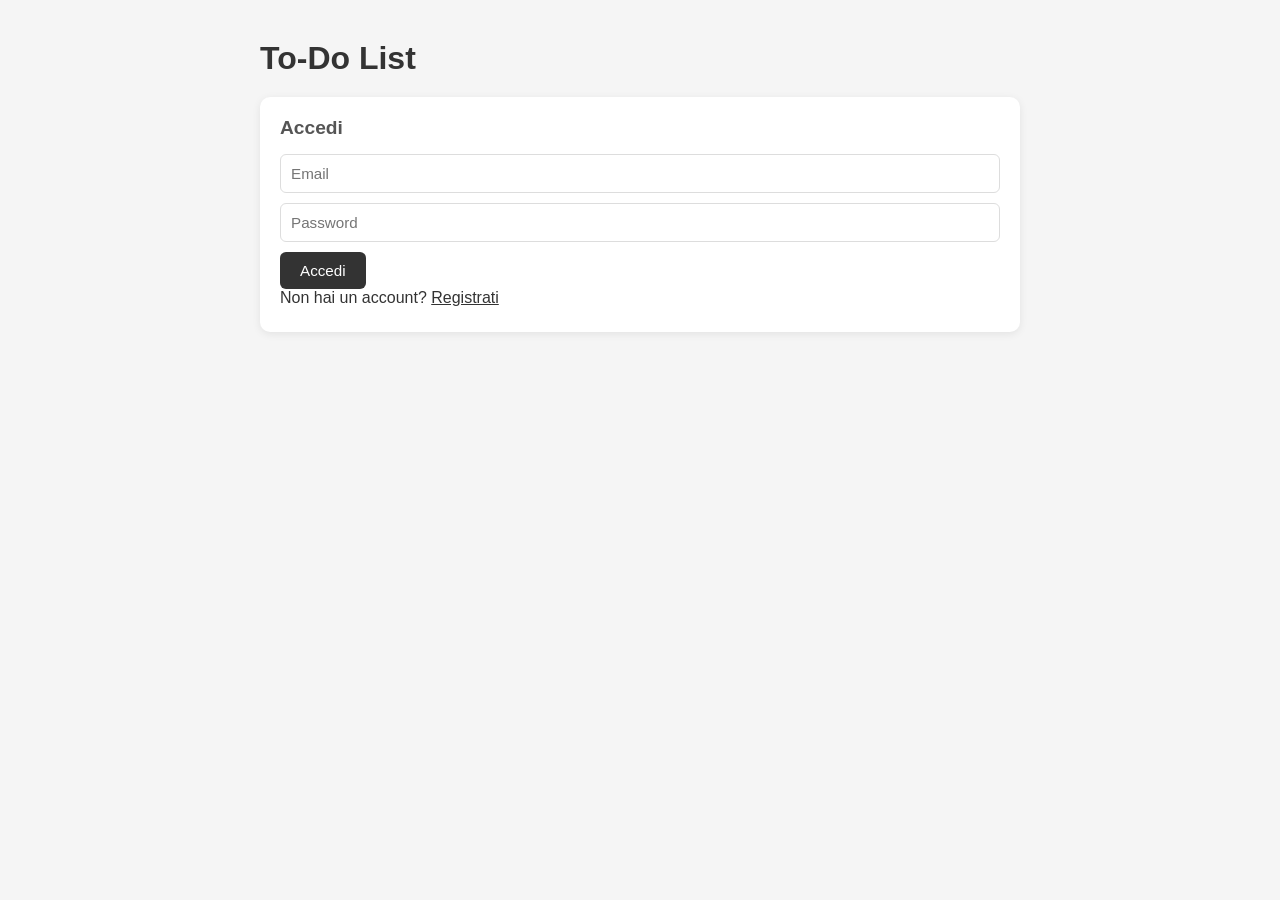
==== Frontend/index.html @ 3d79b324 "test frontend" ====
<!DOCTYPE html>
<html lang="it">
<head>
    <meta charset="UTF-8">
    <meta name="viewport" content="width=device-width, initial-scale=1.0">
    <title>To-Do List — Login</title>
    <link rel="stylesheet" href="style.css">
</head>
<body>
    <div class="container">
        <h1>To-Do List</h1>

        <!-- LOGIN -->
        <div id="form-login" class="card">
            <h2>Accedi</h2>
            <input type="email" id="login-email" placeholder="Email">
            <input type="password" id="login-password" placeholder="Password">
            <button onclick="login()">Accedi</button>
            <p>Non hai un account? <a href="#" onclick="mostraRegistrazione()">Registrati</a></p>
            <p id="login-errore" class="errore"></p>
        </div>

        <!-- REGISTRAZIONE -->
        <div id="form-registrazione" class="card nascosto">
            <h2>Registrati</h2>
            <input type="text" id="reg-nome" placeholder="Nome">
            <input type="email" id="reg-email" placeholder="Email">
            <input type="password" id="reg-password" placeholder="Password (min 6 caratteri)">
            <button onclick="registrati()">Registrati</button>
            <p>Hai già un account? <a href="#" onclick="mostraLogin()">Accedi</a></p>
            <p id="reg-errore" class="errore"></p>
        </div>
    </div>
    <script src="app.js"></script>
</body>
</html>
---- Frontend/style.css ----
* {
    margin: 0;
    padding: 0;
    box-sizing: border-box;
}

body {
    font-family: 'Segoe UI', sans-serif;
    background: #f5f5f5;
    color: #333;
}

.container {
    max-width: 800px;
    margin: 40px auto;
    padding: 0 20px;
}

h1 {
    font-size: 2rem;
    margin-bottom: 20px;
}

h2 {
    font-size: 1.2rem;
    margin-bottom: 15px;
    color: #555;
}

.card {
    background: white;
    border-radius: 10px;
    padding: 20px;
    margin-bottom: 20px;
    box-shadow: 0 2px 8px rgba(0,0,0,0.08);
}

input[type="text"],
input[type="email"],
input[type="password"],
input[type="date"],
textarea,
select {
    width: 100%;
    padding: 10px;
    margin-bottom: 10px;
    border: 1px solid #ddd;
    border-radius: 6px;
    font-size: 0.95rem;
}

textarea {
    height: 80px;
    resize: vertical;
}

button {
    background: #333;
    color: white;
    border: none;
    padding: 10px 20px;
    border-radius: 6px;
    cursor: pointer;
    font-size: 0.95rem;
}

button:hover {
    background: #555;
}

.btn-secondary {
    background: #888;
}

.btn-secondary:hover {
    background: #666;
}

.btn-danger {
    background: #e74c3c;
}

.btn-danger:hover {
    background: #c0392b;
}

.riga {
    display: flex;
    gap: 10px;
    align-items: center;
    flex-wrap: wrap;
}

.riga input,
.riga select {
    width: auto;
    flex: 1;
    margin-bottom: 0;
}

.header {
    display: flex;
    justify-content: space-between;
    align-items: center;
    margin-bottom: 20px;
}

.task-item {
    display: flex;
    align-items: center;
    gap: 10px;
    padding: 12px;
    border: 1px solid #eee;
    border-radius: 8px;
    margin-bottom: 8px;
    background: #fafafa;
}

.task-item.completato {
    opacity: 0.5;
    text-decoration: line-through;
}

.task-titolo {
    flex: 1;
    font-weight: 500;
}

.task-info {
    font-size: 0.8rem;
    color: #888;
}

.priorita-alta { color: #e74c3c; font-weight: bold; }
.priorita-media { color: #f39c12; font-weight: bold; }
.priorita-bassa { color: #27ae60; font-weight: bold; }

.errore {
    color: #e74c3c;
    font-size: 0.85rem;
    margin-top: 5px;
}

.nascosto {
    display: none;
}

.categoria-item {
    display: flex;
    align-items: center;
    gap: 10px;
    padding: 8px;
    border-bottom: 1px solid #eee;
}

.colore-dot {
    width: 14px;
    height: 14px;
    border-radius: 50%;
    display: inline-block;
}

a {
    color: #333;
    cursor: pointer;
}
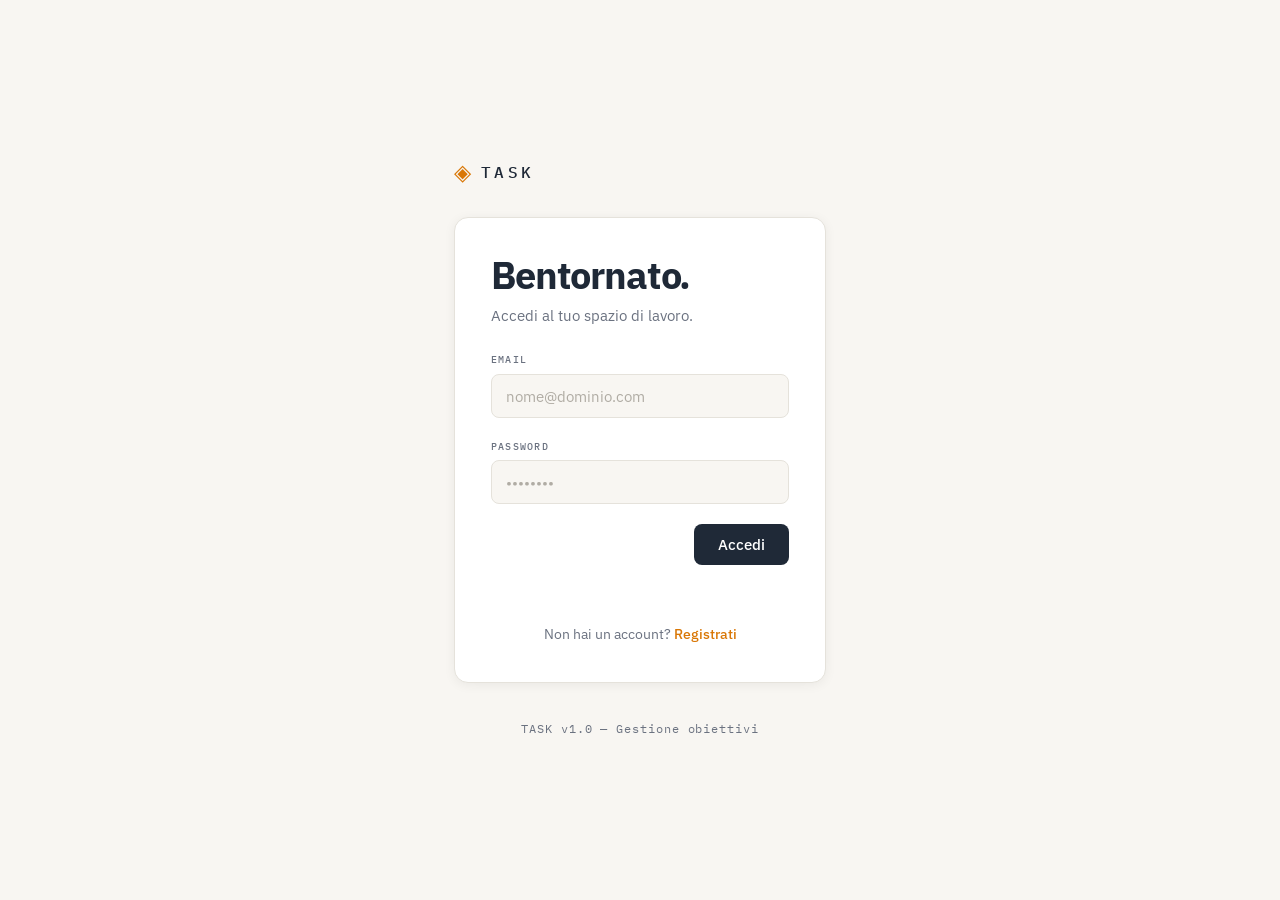
==== commit 8f9116f0: "fine test" ====
--- a/Frontend/index.html
+++ b/Frontend/index.html
@@ -3,32 +3,62 @@
 <head>
     <meta charset="UTF-8">
     <meta name="viewport" content="width=device-width, initial-scale=1.0">
-    <title>To-Do List — Login</title>
+    <title>TASK — Accedi</title>
+    <link rel="preconnect" href="https://fonts.googleapis.com">
+    <link href="https://fonts.googleapis.com/css2?family=IBM+Plex+Mono:wght@400;500&family=IBM+Plex+Sans:wght@300;400;500;600;700&display=swap" rel="stylesheet">
     <link rel="stylesheet" href="style.css">
 </head>
-<body>
-    <div class="container">
-        <h1>To-Do List</h1>
+<body class="auth-page">
+    <div class="auth-wrapper">
+        <div class="auth-brand">
+            <span class="brand-mark">◈</span>
+            <span class="brand-name">TASK</span>
+        </div>
 
         <!-- LOGIN -->
-        <div id="form-login" class="card">
-            <h2>Accedi</h2>
-            <input type="email" id="login-email" placeholder="Email">
-            <input type="password" id="login-password" placeholder="Password">
-            <button onclick="login()">Accedi</button>
-            <p>Non hai un account? <a href="#" onclick="mostraRegistrazione()">Registrati</a></p>
-            <p id="login-errore" class="errore"></p>
+        <div id="form-login" class="auth-card">
+            <div class="auth-header">
+                <h1>Bentornato.</h1>
+                <p class="auth-sub">Accedi al tuo spazio di lavoro.</p>
+            </div>
+            <div class="field-group">
+                <label class="field-label" for="login-email">EMAIL</label>
+                <input type="email" id="login-email" class="field-input" placeholder="nome@dominio.com">
+            </div>
+            <div class="field-group">
+                <label class="field-label" for="login-password">PASSWORD</label>
+                <input type="password" id="login-password" class="field-input" placeholder="••••••••">
+            </div>
+            <button class="btn-primary" onclick="login()">Accedi</button>
+            <p id="login-errore" class="msg-error"></p>
+            <p class="auth-switch">Non hai un account? <a href="#" onclick="mostraRegistrazione()">Registrati</a></p>
         </div>
 
         <!-- REGISTRAZIONE -->
-        <div id="form-registrazione" class="card nascosto">
-            <h2>Registrati</h2>
-            <input type="text" id="reg-nome" placeholder="Nome">
-            <input type="email" id="reg-email" placeholder="Email">
-            <input type="password" id="reg-password" placeholder="Password (min 6 caratteri)">
-            <button onclick="registrati()">Registrati</button>
-            <p>Hai già un account? <a href="#" onclick="mostraLogin()">Accedi</a></p>
-            <p id="reg-errore" class="errore"></p>
+        <div id="form-registrazione" class="auth-card nascosto">
+            <div class="auth-header">
+                <h1>Crea account.</h1>
+                <p class="auth-sub">Inizia a organizzare il tuo lavoro.</p>
+            </div>
+            <div class="field-group">
+                <label class="field-label" for="reg-nome">NOME</label>
+                <input type="text" id="reg-nome" class="field-input" placeholder="Il tuo nome">
+            </div>
+            <div class="field-group">
+                <label class="field-label" for="reg-email">EMAIL</label>
+                <input type="email" id="reg-email" class="field-input" placeholder="nome@dominio.com">
+            </div>
+            <div class="field-group">
+                <label class="field-label" for="reg-password">PASSWORD</label>
+                <input type="password" id="reg-password" class="field-input" placeholder="Min. 6 caratteri">
+            </div>
+            <button class="btn-primary" onclick="registrati()">Crea account</button>
+            <p id="reg-errore" class="msg-error"></p>
+            <p class="auth-switch">Hai già un account? <a href="#" onclick="mostraLogin()">Accedi</a></p>
+        </div>
+
+        <div class="auth-footer">
+            <span class="mono-small">TASK v1.0 — Gestione obiettivi</span>
         </div>
     </div>
     <script src="app.js"></script>
--- a/Frontend/style.css
+++ b/Frontend/style.css
@@ -1,166 +1,584 @@
-* {
-    margin: 0;
-    padding: 0;
-    box-sizing: border-box;
-}
+/* ─── RESET & BASE ─── */
+*, *::before, *::after { box-sizing: border-box; margin: 0; padding: 0; }
+
+:root {
+    --bg:        #f8f6f2;
+    --surface:   #ffffff;
+    --border:    #e5e2db;
+    --text:      #1f2937;
+    --text-mute: #6b7280;
+    --accent:    #d97706;
+    --danger:    #dc2626;
+    --success:   #16a34a;
+    --radius:    14px;
+    --radius-sm: 8px;
+    --shadow:    0 2px 12px rgba(0,0,0,0.06);
+    --shadow-hover: 0 6px 24px rgba(0,0,0,0.10);
+    --font-sans: 'IBM Plex Sans', system-ui, sans-serif;
+    --font-mono: 'IBM Plex Mono', monospace;
+}
+
+html { font-size: 16px; }
 
 body {
-    font-family: 'Segoe UI', sans-serif;
-    background: #f5f5f5;
-    color: #333;
-}
-
-.container {
-    max-width: 800px;
-    margin: 40px auto;
-    padding: 0 20px;
-}
-
-h1 {
-    font-size: 2rem;
+    font-family: var(--font-sans);
+    background: var(--bg);
+    color: var(--text);
+    line-height: 1.6;
+    min-height: 100vh;
+}
+
+/* ─── TYPOGRAPHY ─── */
+h1 { font-size: 2.4rem; font-weight: 700; letter-spacing: -0.03em; line-height: 1.1; }
+h2 { font-size: 1.2rem; font-weight: 600; }
+
+.mono-small {
+    font-family: var(--font-mono);
+    font-size: 0.72rem;
+    letter-spacing: 0.08em;
+    color: var(--text-mute);
+}
+
+.panel-label {
+    font-family: var(--font-mono);
+    font-size: 0.68rem;
+    font-weight: 500;
+    letter-spacing: 0.12em;
+    color: var(--text-mute);
     margin-bottom: 20px;
-}
-
-h2 {
-    font-size: 1.2rem;
-    margin-bottom: 15px;
-    color: #555;
-}
-
-.card {
-    background: white;
-    border-radius: 10px;
-    padding: 20px;
-    margin-bottom: 20px;
-    box-shadow: 0 2px 8px rgba(0,0,0,0.08);
-}
-
-input[type="text"],
-input[type="email"],
-input[type="password"],
-input[type="date"],
-textarea,
-select {
+    padding-bottom: 12px;
+    border-bottom: 1px solid var(--border);
+}
+
+/* ─── AUTH PAGE ─── */
+.auth-page { display: flex; align-items: center; justify-content: center; min-height: 100vh; }
+
+.auth-wrapper {
     width: 100%;
-    padding: 10px;
-    margin-bottom: 10px;
-    border: 1px solid #ddd;
-    border-radius: 6px;
+    max-width: 420px;
+    padding: 24px;
+    display: flex;
+    flex-direction: column;
+    gap: 32px;
+}
+
+.auth-brand {
+    display: flex;
+    align-items: center;
+    gap: 10px;
+}
+
+.brand-mark {
+    font-size: 1.4rem;
+    color: var(--accent);
+    line-height: 1;
+}
+
+.brand-name {
+    font-family: var(--font-mono);
+    font-size: 1rem;
+    font-weight: 500;
+    letter-spacing: 0.2em;
+    color: var(--text);
+}
+
+.auth-card {
+    background: var(--surface);
+    border-radius: var(--radius);
+    padding: 36px;
+    box-shadow: var(--shadow);
+    border: 1px solid var(--border);
+    display: flex;
+    flex-direction: column;
+    gap: 20px;
+}
+
+.auth-header { display: flex; flex-direction: column; gap: 6px; margin-bottom: 4px; }
+.auth-sub { color: var(--text-mute); font-size: 0.95rem; }
+
+.auth-switch { font-size: 0.88rem; color: var(--text-mute); text-align: center; }
+.auth-switch a { color: var(--accent); text-decoration: none; font-weight: 500; }
+.auth-switch a:hover { text-decoration: underline; }
+
+.auth-footer { text-align: center; }
+
+/* ─── TOPBAR ─── */
+.topbar {
+    position: sticky;
+    top: 0;
+    z-index: 100;
+    background: var(--surface);
+    border-bottom: 1px solid var(--border);
+}
+
+.topbar-inner {
+    max-width: 1200px;
+    margin: 0 auto;
+    padding: 16px 32px;
+    display: flex;
+    align-items: center;
+    justify-content: space-between;
+}
+
+.topbar-brand { display: flex; align-items: center; gap: 10px; }
+.topbar-user { display: flex; align-items: center; gap: 16px; }
+
+/* ─── DASHBOARD ─── */
+.dashboard-page { background: var(--bg); }
+
+.dashboard-main {
+    max-width: 1200px;
+    margin: 0 auto;
+    padding: 48px 32px 80px;
+    display: flex;
+    flex-direction: column;
+    gap: 24px;
+}
+
+.page-header {
+    display: flex;
+    align-items: flex-end;
+    justify-content: space-between;
+    margin-bottom: 8px;
+}
+
+.page-title { font-size: 3rem; font-weight: 700; letter-spacing: -0.04em; }
+
+/* ─── PANELS ─── */
+.panel {
+    background: var(--surface);
+    border-radius: var(--radius);
+    padding: 28px 32px;
+    border: 1px solid var(--border);
+    box-shadow: var(--shadow);
+}
+
+.dashboard-grid {
+    display: grid;
+    grid-template-columns: 1fr 1fr;
+    gap: 24px;
+}
+
+/* ─── FORM ELEMENTS ─── */
+.field-group { display: flex; flex-direction: column; gap: 6px; }
+.field-group-inline { display: flex; flex-direction: column; gap: 6px; flex: 1; min-width: 140px; }
+
+.field-label {
+    font-family: var(--font-mono);
+    font-size: 0.65rem;
+    font-weight: 500;
+    letter-spacing: 0.12em;
+    color: var(--text-mute);
+}
+
+.field-input {
+    width: 100%;
+    padding: 11px 14px;
+    border: 1px solid var(--border);
+    border-radius: var(--radius-sm);
+    font-family: var(--font-sans);
     font-size: 0.95rem;
-}
-
-textarea {
-    height: 80px;
+    color: var(--text);
+    background: var(--bg);
+    transition: border-color 0.15s, box-shadow 0.15s;
+    outline: none;
+}
+
+.field-input:focus {
+    border-color: var(--accent);
+    box-shadow: 0 0 0 3px rgba(217,119,6,0.12);
+    background: var(--surface);
+}
+
+.field-input::placeholder { color: #b0aca4; }
+
+.field-large {
+    font-size: 1.05rem;
+    padding: 13px 16px;
+}
+
+.field-textarea {
     resize: vertical;
-}
-
-button {
-    background: #333;
+    min-height: 80px;
+    font-family: var(--font-sans);
+}
+
+.field-date {
+    font-family: var(--font-mono);
+    font-size: 0.88rem;
+}
+
+.field-select {
+    width: 100%;
+    padding: 11px 14px;
+    border: 1px solid var(--border);
+    border-radius: var(--radius-sm);
+    font-family: var(--font-sans);
+    font-size: 0.92rem;
+    color: var(--text);
+    background: var(--bg);
+    cursor: pointer;
+    outline: none;
+    transition: border-color 0.15s;
+    appearance: none;
+    background-image: url("data:image/svg+xml,%3Csvg xmlns='http://www.w3.org/2000/svg' width='12' height='12' viewBox='0 0 12 12'%3E%3Cpath fill='%236b7280' d='M6 8L1 3h10z'/%3E%3C/svg%3E");
+    background-repeat: no-repeat;
+    background-position: right 12px center;
+    padding-right: 32px;
+}
+
+.field-select:focus { border-color: var(--accent); }
+
+.field-color {
+    width: 44px;
+    height: 44px;
+    border: 1px solid var(--border);
+    border-radius: var(--radius-sm);
+    padding: 3px;
+    cursor: pointer;
+    background: var(--bg);
+    flex-shrink: 0;
+    align-self: flex-end;
+}
+
+.new-task-form { display: flex; flex-direction: column; gap: 12px; }
+
+.form-row {
+    display: flex;
+    align-items: flex-end;
+    gap: 12px;
+    flex-wrap: wrap;
+}
+
+.form-row-tight { align-items: flex-end; }
+
+/* ─── BUTTONS ─── */
+.btn-primary {
+    padding: 11px 24px;
+    background: var(--text);
+    color: #fff;
+    border: none;
+    border-radius: var(--radius-sm);
+    font-family: var(--font-sans);
+    font-size: 0.92rem;
+    font-weight: 500;
+    cursor: pointer;
+    transition: background 0.15s, transform 0.1s;
+    white-space: nowrap;
+    align-self: flex-end;
+}
+
+.btn-primary:hover { background: #374151; transform: translateY(-1px); }
+.btn-primary:active { transform: translateY(0); }
+
+.btn-outline {
+    padding: 9px 18px;
+    background: transparent;
+    color: var(--text);
+    border: 1px solid var(--border);
+    border-radius: var(--radius-sm);
+    font-family: var(--font-mono);
+    font-size: 0.75rem;
+    letter-spacing: 0.04em;
+    cursor: pointer;
+    transition: border-color 0.15s, background 0.15s;
+    white-space: nowrap;
+}
+
+.btn-outline:hover { border-color: var(--text); background: var(--bg); }
+
+.btn-ghost {
+    padding: 8px 14px;
+    background: transparent;
+    color: var(--text-mute);
+    border: 1px solid var(--border);
+    border-radius: var(--radius-sm);
+    font-family: var(--font-mono);
+    font-size: 0.72rem;
+    letter-spacing: 0.08em;
+    cursor: pointer;
+    transition: color 0.15s, border-color 0.15s;
+}
+
+.btn-ghost:hover { color: var(--text); border-color: var(--text); }
+
+.btn-danger {
+    padding: 9px 18px;
+    background: transparent;
+    color: var(--danger);
+    border: 1px solid rgba(220,38,38,0.3);
+    border-radius: var(--radius-sm);
+    font-family: var(--font-mono);
+    font-size: 0.75rem;
+    letter-spacing: 0.04em;
+    cursor: pointer;
+    transition: background 0.15s, border-color 0.15s;
+    white-space: nowrap;
+}
+
+.btn-danger:hover { background: rgba(220,38,38,0.06); border-color: var(--danger); }
+
+.btn-icon {
+    width: 30px;
+    height: 30px;
+    border-radius: 50%;
+    border: 1px solid var(--border);
+    background: transparent;
+    cursor: pointer;
+    font-size: 0.8rem;
+    display: flex;
+    align-items: center;
+    justify-content: center;
+    transition: background 0.15s, border-color 0.15s;
+    flex-shrink: 0;
+    color: var(--text-mute);
+}
+
+.btn-icon:hover { background: var(--bg); border-color: var(--text-mute); }
+
+.btn-icon.btn-icon-danger:hover { border-color: var(--danger); color: var(--danger); background: rgba(220,38,38,0.05); }
+
+/* ─── BULK BAR ─── */
+.bulk-bar {
+    display: flex;
+    align-items: center;
+    justify-content: space-between;
+    padding: 14px 20px;
+    background: var(--surface);
+    border-radius: var(--radius-sm);
+    border: 1px solid var(--border);
+}
+
+.bulk-actions { display: flex; gap: 10px; }
+
+/* ─── CUSTOM CHECKBOX ─── */
+.custom-check-wrap {
+    display: flex;
+    align-items: center;
+    gap: 10px;
+    cursor: pointer;
+    user-select: none;
+}
+
+.custom-check-wrap input[type="checkbox"] { display: none; }
+
+.custom-check {
+    width: 20px;
+    height: 20px;
+    border: 1.5px solid var(--border);
+    border-radius: 5px;
+    background: var(--bg);
+    display: flex;
+    align-items: center;
+    justify-content: center;
+    transition: border-color 0.15s, background 0.15s;
+    flex-shrink: 0;
+}
+
+.custom-check-wrap input:checked + .custom-check {
+    background: var(--accent);
+    border-color: var(--accent);
+}
+
+.custom-check-wrap input:checked + .custom-check::after {
+    content: '✓';
+    font-size: 0.7rem;
     color: white;
-    border: none;
-    padding: 10px 20px;
-    border-radius: 6px;
-    cursor: pointer;
-    font-size: 0.95rem;
-}
-
-button:hover {
-    background: #555;
-}
-
-.btn-secondary {
-    background: #888;
-}
-
-.btn-secondary:hover {
-    background: #666;
-}
-
-.btn-danger {
-    background: #e74c3c;
-}
-
-.btn-danger:hover {
-    background: #c0392b;
-}
-
-.riga {
-    display: flex;
+    font-weight: 700;
+}
+
+/* ─── TASK CARDS ─── */
+.tasks-list { display: flex; flex-direction: column; gap: 10px; }
+
+.task-card {
+    background: var(--surface);
+    border: 1px solid var(--border);
+    border-radius: var(--radius);
+    padding: 18px 20px;
+    display: flex;
+    align-items: center;
+    gap: 14px;
+    transition: box-shadow 0.2s, transform 0.2s, border-color 0.2s;
+    cursor: default;
+}
+
+.task-card:hover {
+    box-shadow: var(--shadow-hover);
+    transform: translateY(-2px);
+    border-color: #d4d0c8;
+}
+
+.task-card.completato {
+    opacity: 0.45;
+}
+
+.task-card.completato .task-title {
+    text-decoration: line-through;
+    color: var(--text-mute);
+}
+
+.task-check-wrap {
+    display: flex;
+    align-items: center;
+    justify-content: center;
+    flex-shrink: 0;
+}
+
+.task-checkbox {
+    width: 20px;
+    height: 20px;
+    border: 1.5px solid var(--border);
+    border-radius: 50%;
+    background: var(--bg);
+    appearance: none;
+    cursor: pointer;
+    transition: border-color 0.15s, background 0.15s;
+    flex-shrink: 0;
+    position: relative;
+}
+
+.task-checkbox:checked {
+    background: var(--success);
+    border-color: var(--success);
+}
+
+.task-checkbox:checked::after {
+    content: '✓';
+    position: absolute;
+    top: 50%;
+    left: 50%;
+    transform: translate(-50%, -50%);
+    font-size: 0.65rem;
+    color: white;
+    font-weight: 700;
+}
+
+.task-checkbox:hover:not(:checked) { border-color: var(--text-mute); }
+
+.task-body { flex: 1; min-width: 0; display: flex; flex-direction: column; gap: 4px; }
+
+.task-title {
+    font-size: 0.97rem;
+    font-weight: 500;
+    color: var(--text);
+    white-space: nowrap;
+    overflow: hidden;
+    text-overflow: ellipsis;
+}
+
+.task-meta {
+    display: flex;
+    align-items: center;
     gap: 10px;
-    align-items: center;
     flex-wrap: wrap;
 }
 
-.riga input,
-.riga select {
-    width: auto;
+.task-date {
+    font-family: var(--font-mono);
+    font-size: 0.7rem;
+    color: var(--text-mute);
+}
+
+.badge {
+    font-family: var(--font-mono);
+    font-size: 0.62rem;
+    font-weight: 500;
+    letter-spacing: 0.08em;
+    padding: 2px 8px;
+    border-radius: 99px;
+    text-transform: uppercase;
+}
+
+.badge-alta   { background: rgba(220,38,38,0.1);  color: #b91c1c; }
+.badge-media  { background: rgba(217,119,6,0.12); color: #92400e; }
+.badge-bassa  { background: rgba(22,163,74,0.1);  color: #15803d; }
+
+.task-shared-by {
+    font-family: var(--font-mono);
+    font-size: 0.68rem;
+    color: var(--text-mute);
+}
+
+.task-actions { display: flex; gap: 6px; align-items: center; flex-shrink: 0; }
+
+/* ─── CATEGORIE ─── */
+.categorie-list { display: flex; flex-direction: column; gap: 8px; margin-top: 16px; }
+
+.categoria-item {
+    display: flex;
+    align-items: center;
+    gap: 10px;
+    padding: 10px 14px;
+    border: 1px solid var(--border);
+    border-radius: var(--radius-sm);
+    background: var(--bg);
+}
+
+.colore-dot {
+    width: 10px;
+    height: 10px;
+    border-radius: 50%;
+    flex-shrink: 0;
+}
+
+.categoria-nome {
     flex: 1;
-    margin-bottom: 0;
-}
-
-.header {
-    display: flex;
-    justify-content: space-between;
-    align-items: center;
-    margin-bottom: 20px;
-}
-
-.task-item {
-    display: flex;
-    align-items: center;
-    gap: 10px;
-    padding: 12px;
-    border: 1px solid #eee;
-    border-radius: 8px;
-    margin-bottom: 8px;
-    background: #fafafa;
-}
-
-.task-item.completato {
-    opacity: 0.5;
-    text-decoration: line-through;
-}
-
-.task-titolo {
-    flex: 1;
-    font-weight: 500;
-}
-
-.task-info {
+    font-size: 0.9rem;
+    font-weight: 500;
+}
+
+/* ─── MESSAGES ─── */
+.msg-error {
+    font-family: var(--font-mono);
+    font-size: 0.75rem;
+    color: var(--danger);
+    min-height: 18px;
+}
+
+/* ─── EMPTY STATE ─── */
+.empty-state {
+    text-align: center;
+    padding: 40px 20px;
+    color: var(--text-mute);
+    font-family: var(--font-mono);
     font-size: 0.8rem;
-    color: #888;
-}
-
-.priorita-alta { color: #e74c3c; font-weight: bold; }
-.priorita-media { color: #f39c12; font-weight: bold; }
-.priorita-bassa { color: #27ae60; font-weight: bold; }
-
-.errore {
-    color: #e74c3c;
-    font-size: 0.85rem;
-    margin-top: 5px;
-}
-
-.nascosto {
-    display: none;
-}
-
-.categoria-item {
-    display: flex;
-    align-items: center;
-    gap: 10px;
-    padding: 8px;
-    border-bottom: 1px solid #eee;
-}
-
-.colore-dot {
-    width: 14px;
-    height: 14px;
-    border-radius: 50%;
-    display: inline-block;
-}
-
-a {
-    color: #333;
-    cursor: pointer;
+    letter-spacing: 0.06em;
+}
+
+/* ─── UTILITIES ─── */
+.nascosto { display: none !important; }
+
+/* ─── RESPONSIVE ─── */
+@media (max-width: 768px) {
+    .dashboard-main { padding: 24px 16px 60px; }
+    .page-title { font-size: 2rem; }
+    .panel { padding: 20px; }
+    .dashboard-grid { grid-template-columns: 1fr; }
+    .form-row { flex-direction: column; }
+    .bulk-bar { flex-direction: column; gap: 12px; align-items: flex-start; }
+    .topbar-inner { padding: 14px 16px; }
+}
+/* ─── MODALE ─── */
+.modale-overlay {
+    position: fixed;
+    inset: 0;
+    background: rgba(0,0,0,0.35);
+    z-index: 200;
+    display: flex;
+    align-items: center;
+    justify-content: center;
+    padding: 24px;
+}
+
+.modale-card {
+    background: var(--surface);
+    border-radius: var(--radius);
+    padding: 32px;
+    width: 100%;
+    max-width: 560px;
+    box-shadow: 0 16px 48px rgba(0,0,0,0.15);
+    border: 1px solid var(--border);
+    display: flex;
+    flex-direction: column;
+    gap: 16px;
 }
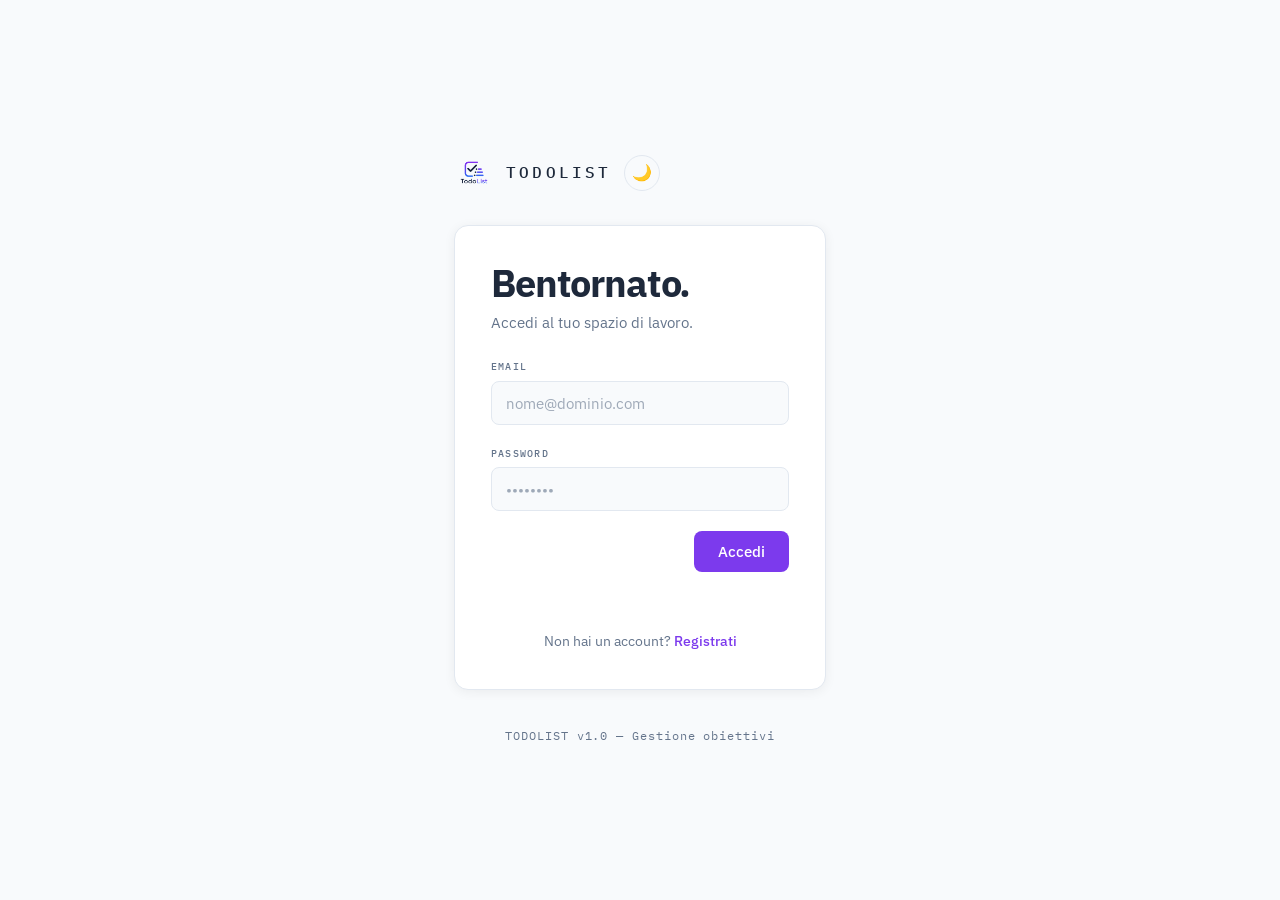
==== commit a69581b8: "tema e cambio colori possibilità di cambiare tema chiaro/scuro cambiato logo cambiato i colori basan" ====
--- a/Frontend/index.html
+++ b/Frontend/index.html
@@ -10,9 +10,11 @@
 </head>
 <body class="auth-page">
     <div class="auth-wrapper">
+
         <div class="auth-brand">
-            <span class="brand-mark">◈</span>
-            <span class="brand-name">TASK</span>
+            <img src="logo.png" alt="TodoList logo" class="brand-logo">
+            <span class="brand-name">TODOLIST</span>
+            <button class="theme-toggle" id="theme-toggle-auth" onclick="toggleTema()" title="Cambia tema">🌙</button>
         </div>
 
         <!-- LOGIN -->
@@ -58,9 +60,30 @@
         </div>
 
         <div class="auth-footer">
-            <span class="mono-small">TASK v1.0 — Gestione obiettivi</span>
+            <span class="mono-small">TODOLIST v1.0 — Gestione obiettivi</span>
         </div>
     </div>
+
     <script src="app.js"></script>
+    <script>
+        // ─── GESTIONE TEMA ───
+        function applicaTema(tema) {
+            document.documentElement.setAttribute('data-theme', tema);
+            localStorage.setItem('tema', tema);
+            const btn = document.getElementById('theme-toggle-auth');
+            if (btn) btn.textContent = tema === 'dark' ? '🌞' : '🌙';
+        }
+
+        function toggleTema() {
+            const attuale = document.documentElement.getAttribute('data-theme');
+            applicaTema(attuale === 'dark' ? 'light' : 'dark');
+        }
+
+        // Applica tema salvato all'avvio
+        (function() {
+            const salvato = localStorage.getItem('tema') || 'light';
+            applicaTema(salvato);
+        })();
+    </script>
 </body>
-</html>+</html>
--- a/Frontend/style.css
+++ b/Frontend/style.css
@@ -1,21 +1,42 @@
 /* ─── RESET & BASE ─── */
 *, *::before, *::after { box-sizing: border-box; margin: 0; padding: 0; }
 
+/* ─── TEMA CHIARO (default) ─── */
 :root {
-    --bg:        #f8f6f2;
-    --surface:   #ffffff;
-    --border:    #e5e2db;
-    --text:      #1f2937;
-    --text-mute: #6b7280;
-    --accent:    #d97706;
-    --danger:    #dc2626;
-    --success:   #16a34a;
-    --radius:    14px;
-    --radius-sm: 8px;
-    --shadow:    0 2px 12px rgba(0,0,0,0.06);
+    --bg:           #F8FAFC;
+    --surface:      #FFFFFF;
+    --border:       #E2E8F0;
+    --text:         #1E293B;
+    --text-mute:    #64748B;
+    --primary:      #7C3AED;
+    --primary-hover:#6D28D9;
+    --secondary:    #2563EB;
+    --danger:       #EF4444;
+    --success:      #22C55E;
+    --warning:      #F59E0B;
+    --radius:       14px;
+    --radius-sm:    8px;
+    --shadow:       0 2px 12px rgba(0,0,0,0.06);
     --shadow-hover: 0 6px 24px rgba(0,0,0,0.10);
-    --font-sans: 'IBM Plex Sans', system-ui, sans-serif;
-    --font-mono: 'IBM Plex Mono', monospace;
+    --font-sans:    'IBM Plex Sans', system-ui, sans-serif;
+    --font-mono:    'IBM Plex Mono', monospace;
+}
+
+/* ─── TEMA SCURO ─── */
+[data-theme="dark"] {
+    --bg:           #0F172A;
+    --surface:      #1E293B;
+    --border:       #334155;
+    --text:         #F8FAFC;
+    --text-mute:    #CBD5E1;
+    --primary:      #8B5CF6;
+    --primary-hover:#A78BFA;
+    --secondary:    #60A5FA;
+    --danger:       #F87171;
+    --success:      #4ADE80;
+    --warning:      #FBBF24;
+    --shadow:       0 2px 12px rgba(0,0,0,0.30);
+    --shadow-hover: 0 6px 24px rgba(0,0,0,0.45);
 }
 
 html { font-size: 16px; }
@@ -26,6 +47,7 @@
     color: var(--text);
     line-height: 1.6;
     min-height: 100vh;
+    transition: background 0.2s, color 0.2s;
 }
 
 /* ─── TYPOGRAPHY ─── */
@@ -48,6 +70,29 @@
     margin-bottom: 20px;
     padding-bottom: 12px;
     border-bottom: 1px solid var(--border);
+}
+
+/* ─── THEME TOGGLE ─── */
+.theme-toggle {
+    width: 36px;
+    height: 36px;
+    border-radius: 50%;
+    border: 1px solid var(--border);
+    background: transparent;
+    cursor: pointer;
+    font-size: 1rem;
+    display: flex;
+    align-items: center;
+    justify-content: center;
+    transition: background 0.15s, border-color 0.15s;
+    color: var(--text-mute);
+    flex-shrink: 0;
+}
+
+.theme-toggle:hover {
+    background: var(--bg);
+    border-color: var(--primary);
+    color: var(--primary);
 }
 
 /* ─── AUTH PAGE ─── */
@@ -65,13 +110,13 @@
 .auth-brand {
     display: flex;
     align-items: center;
-    gap: 10px;
-}
-
-.brand-mark {
-    font-size: 1.4rem;
-    color: var(--accent);
-    line-height: 1;
+    gap: 12px;
+}
+
+.brand-logo {
+    width: 40px;
+    height: 40px;
+    object-fit: contain;
 }
 
 .brand-name {
@@ -91,14 +136,15 @@
     display: flex;
     flex-direction: column;
     gap: 20px;
+    transition: background 0.2s, border-color 0.2s;
 }
 
 .auth-header { display: flex; flex-direction: column; gap: 6px; margin-bottom: 4px; }
 .auth-sub { color: var(--text-mute); font-size: 0.95rem; }
 
 .auth-switch { font-size: 0.88rem; color: var(--text-mute); text-align: center; }
-.auth-switch a { color: var(--accent); text-decoration: none; font-weight: 500; }
-.auth-switch a:hover { text-decoration: underline; }
+.auth-switch a { color: var(--primary); text-decoration: none; font-weight: 500; }
+.auth-switch a:hover { text-decoration: underline; color: var(--primary-hover); }
 
 .auth-footer { text-align: center; }
 
@@ -109,19 +155,20 @@
     z-index: 100;
     background: var(--surface);
     border-bottom: 1px solid var(--border);
+    transition: background 0.2s, border-color 0.2s;
 }
 
 .topbar-inner {
     max-width: 1200px;
     margin: 0 auto;
-    padding: 16px 32px;
+    padding: 14px 32px;
     display: flex;
     align-items: center;
     justify-content: space-between;
 }
 
 .topbar-brand { display: flex; align-items: center; gap: 10px; }
-.topbar-user { display: flex; align-items: center; gap: 16px; }
+.topbar-user { display: flex; align-items: center; gap: 12px; }
 
 /* ─── DASHBOARD ─── */
 .dashboard-page { background: var(--bg); }
@@ -142,7 +189,7 @@
     margin-bottom: 8px;
 }
 
-.page-title { font-size: 3rem; font-weight: 700; letter-spacing: -0.04em; }
+.page-title { font-size: 2rem; font-weight: 350; letter-spacing: -0.04em; }
 
 /* ─── PANELS ─── */
 .panel {
@@ -151,6 +198,7 @@
     padding: 28px 32px;
     border: 1px solid var(--border);
     box-shadow: var(--shadow);
+    transition: background 0.2s, border-color 0.2s;
 }
 
 .dashboard-grid {
@@ -180,17 +228,21 @@
     font-size: 0.95rem;
     color: var(--text);
     background: var(--bg);
-    transition: border-color 0.15s, box-shadow 0.15s;
+    transition: border-color 0.15s, box-shadow 0.15s, background 0.2s;
     outline: none;
 }
 
 .field-input:focus {
-    border-color: var(--accent);
-    box-shadow: 0 0 0 3px rgba(217,119,6,0.12);
+    border-color: var(--primary);
+    box-shadow: 0 0 0 3px rgba(124,58,237,0.15);
     background: var(--surface);
 }
 
-.field-input::placeholder { color: #b0aca4; }
+[data-theme="dark"] .field-input:focus {
+    box-shadow: 0 0 0 3px rgba(139,92,246,0.20);
+}
+
+.field-input::placeholder { color: var(--text-mute); opacity: 0.6; }
 
 .field-large {
     font-size: 1.05rem;
@@ -219,15 +271,15 @@
     background: var(--bg);
     cursor: pointer;
     outline: none;
-    transition: border-color 0.15s;
+    transition: border-color 0.15s, background 0.2s;
     appearance: none;
-    background-image: url("data:image/svg+xml,%3Csvg xmlns='http://www.w3.org/2000/svg' width='12' height='12' viewBox='0 0 12 12'%3E%3Cpath fill='%236b7280' d='M6 8L1 3h10z'/%3E%3C/svg%3E");
+    background-image: url("data:image/svg+xml,%3Csvg xmlns='http://www.w3.org/2000/svg' width='12' height='12' viewBox='0 0 12 12'%3E%3Cpath fill='%2364748B' d='M6 8L1 3h10z'/%3E%3C/svg%3E");
     background-repeat: no-repeat;
     background-position: right 12px center;
     padding-right: 32px;
 }
 
-.field-select:focus { border-color: var(--accent); }
+.field-select:focus { border-color: var(--primary); }
 
 .field-color {
     width: 44px;
@@ -255,7 +307,7 @@
 /* ─── BUTTONS ─── */
 .btn-primary {
     padding: 11px 24px;
-    background: var(--text);
+    background: var(--primary);
     color: #fff;
     border: none;
     border-radius: var(--radius-sm);
@@ -268,7 +320,7 @@
     align-self: flex-end;
 }
 
-.btn-primary:hover { background: #374151; transform: translateY(-1px); }
+.btn-primary:hover { background: var(--primary-hover); transform: translateY(-1px); }
 .btn-primary:active { transform: translateY(0); }
 
 .btn-outline {
@@ -281,11 +333,11 @@
     font-size: 0.75rem;
     letter-spacing: 0.04em;
     cursor: pointer;
-    transition: border-color 0.15s, background 0.15s;
+    transition: border-color 0.15s, background 0.15s, color 0.15s;
     white-space: nowrap;
 }
 
-.btn-outline:hover { border-color: var(--text); background: var(--bg); }
+.btn-outline:hover { border-color: var(--primary); color: var(--primary); background: var(--bg); }
 
 .btn-ghost {
     padding: 8px 14px;
@@ -306,7 +358,7 @@
     padding: 9px 18px;
     background: transparent;
     color: var(--danger);
-    border: 1px solid rgba(220,38,38,0.3);
+    border: 1px solid rgba(239,68,68,0.3);
     border-radius: var(--radius-sm);
     font-family: var(--font-mono);
     font-size: 0.75rem;
@@ -316,7 +368,7 @@
     white-space: nowrap;
 }
 
-.btn-danger:hover { background: rgba(220,38,38,0.06); border-color: var(--danger); }
+.btn-danger:hover { background: rgba(239,68,68,0.08); border-color: var(--danger); }
 
 .btn-icon {
     width: 30px;
@@ -335,8 +387,7 @@
 }
 
 .btn-icon:hover { background: var(--bg); border-color: var(--text-mute); }
-
-.btn-icon.btn-icon-danger:hover { border-color: var(--danger); color: var(--danger); background: rgba(220,38,38,0.05); }
+.btn-icon.btn-icon-danger:hover { border-color: var(--danger); color: var(--danger); background: rgba(239,68,68,0.05); }
 
 /* ─── BULK BAR ─── */
 .bulk-bar {
@@ -347,6 +398,7 @@
     background: var(--surface);
     border-radius: var(--radius-sm);
     border: 1px solid var(--border);
+    transition: background 0.2s;
 }
 
 .bulk-actions { display: flex; gap: 10px; }
@@ -376,8 +428,8 @@
 }
 
 .custom-check-wrap input:checked + .custom-check {
-    background: var(--accent);
-    border-color: var(--accent);
+    background: var(--primary);
+    border-color: var(--primary);
 }
 
 .custom-check-wrap input:checked + .custom-check::after {
@@ -398,19 +450,17 @@
     display: flex;
     align-items: center;
     gap: 14px;
-    transition: box-shadow 0.2s, transform 0.2s, border-color 0.2s;
+    transition: box-shadow 0.2s, transform 0.2s, border-color 0.2s, background 0.2s;
     cursor: default;
 }
 
 .task-card:hover {
     box-shadow: var(--shadow-hover);
     transform: translateY(-2px);
-    border-color: #d4d0c8;
-}
-
-.task-card.completato {
-    opacity: 0.45;
-}
+    border-color: var(--primary);
+}
+
+.task-card.completato { opacity: 0.45; }
 
 .task-card.completato .task-title {
     text-decoration: line-through;
@@ -453,7 +503,7 @@
     font-weight: 700;
 }
 
-.task-checkbox:hover:not(:checked) { border-color: var(--text-mute); }
+.task-checkbox:hover:not(:checked) { border-color: var(--primary); }
 
 .task-body { flex: 1; min-width: 0; display: flex; flex-direction: column; gap: 4px; }
 
@@ -489,9 +539,13 @@
     text-transform: uppercase;
 }
 
-.badge-alta   { background: rgba(220,38,38,0.1);  color: #b91c1c; }
-.badge-media  { background: rgba(217,119,6,0.12); color: #92400e; }
-.badge-bassa  { background: rgba(22,163,74,0.1);  color: #15803d; }
+.badge-alta  { background: rgba(239,68,68,0.12);  color: #DC2626; }
+.badge-media { background: rgba(245,158,11,0.15); color: #B45309; }
+.badge-bassa { background: rgba(34,197,94,0.12);  color: #16A34A; }
+
+[data-theme="dark"] .badge-alta  { background: rgba(248,113,113,0.15); color: #F87171; }
+[data-theme="dark"] .badge-media { background: rgba(251,191,36,0.15);  color: #FBBF24; }
+[data-theme="dark"] .badge-bassa { background: rgba(74,222,128,0.15);  color: #4ADE80; }
 
 .task-shared-by {
     font-family: var(--font-mono);
@@ -512,6 +566,7 @@
     border: 1px solid var(--border);
     border-radius: var(--radius-sm);
     background: var(--bg);
+    transition: background 0.2s;
 }
 
 .colore-dot {
@@ -558,11 +613,12 @@
     .bulk-bar { flex-direction: column; gap: 12px; align-items: flex-start; }
     .topbar-inner { padding: 14px 16px; }
 }
+
 /* ─── MODALE ─── */
 .modale-overlay {
     position: fixed;
     inset: 0;
-    background: rgba(0,0,0,0.35);
+    background: rgba(0,0,0,0.45);
     z-index: 200;
     display: flex;
     align-items: center;
@@ -576,9 +632,10 @@
     padding: 32px;
     width: 100%;
     max-width: 560px;
-    box-shadow: 0 16px 48px rgba(0,0,0,0.15);
+    box-shadow: 0 16px 48px rgba(0,0,0,0.20);
     border: 1px solid var(--border);
     display: flex;
     flex-direction: column;
     gap: 16px;
-}+    transition: background 0.2s, border-color 0.2s;
+}
